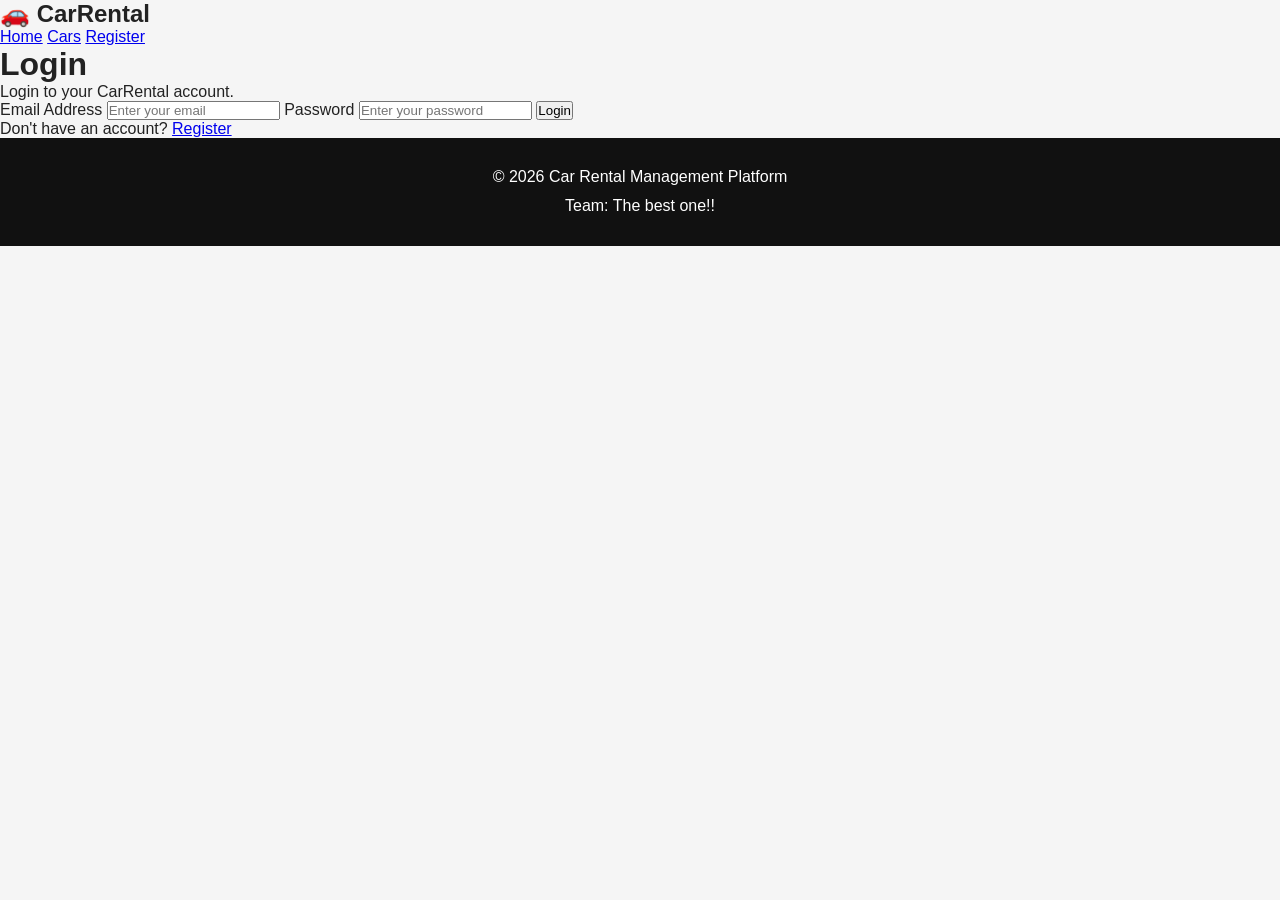
==== admin.html @ dc344c91 "Add files via upload" ====
<!DOCTYPE html>
<html lang="en">

<head>
    <meta charset="UTF-8">
    <meta name="viewport" content="width=device-width, initial-scale=1.0">

    <title>Admin Dashboard - CarRental</title>

    <link rel="stylesheet" href="css/style.css">
</head>

<body>

    <!-- Navigation -->
    <header>
        <nav>
            <h2>🚗 CarRental Admin</h2>

            <div>
                <a href="index.html">Home</a>
                <a href="cars.html">Cars</a>
                <a href="my-bookings.html">My Bookings</a>
            </div>
        </nav>
    </header>


    <!-- Admin Dashboard -->
    <main class="admin-container">

        <h1>Admin Dashboard</h1>
        <h2>Add New Car</h2>

<form id="carForm">
    <input type="text" id="carName" placeholder="Car Name" required>

    <input type="text" id="carType" placeholder="Car Type" required>

    <input type="number" id="carPrice" placeholder="Price per Day" required>

    <button type="submit">Add Car</button>
</form>
<h2>Manage Cars</h2>

<div id="adminCars"></div>

        <button onclick="logout()">Logout</button>
        <p class="booking-subtitle">
            Manage customer bookings and their status.
        </p>

        <div id="adminBookings"></div>

    </main>


    <!-- Footer -->
    <footer>
        <p>© 2026 Car Rental Management Platform</p>
        <p>Team: The best one!!</p>
    </footer>


    <script>
        // Check login status
       const loggedIn = localStorage.getItem("loggedIn");
       const userRole = localStorage.getItem("userRole");

if (loggedIn !== "true" || userRole !== "admin") {
    alert("You are not authorized to access the Admin Dashboard.");
    window.location.href = "login.html";
}

        function displayBookings() {

            const bookings =
                JSON.parse(localStorage.getItem("bookings")) || [];

            const adminBookings =
                document.getElementById("adminBookings");


            // Clear previous content
            adminBookings.innerHTML = "";


            // Check for bookings
            if (bookings.length === 0) {

                adminBookings.innerHTML =
                    "<p>No bookings available.</p>";

                return;

            }


            // Display bookings
            bookings.forEach(function(booking, index) {

                const bookingCard =
                    document.createElement("div");

                bookingCard.className = "booking-item";

                bookingCard.innerHTML = `
                    <h2>🚗 ${booking.car}</h2>

                    <p><strong>Name:</strong> ${booking.name}</p>

                    <p><strong>Email:</strong> ${booking.email}</p>

                    <p><strong>Phone:</strong> ${booking.phone}</p>

                    <p><strong>Pickup:</strong> ${booking.pickup}</p>

                    <p><strong>Return:</strong> ${booking.returnDate}</p>

                    <p>
                        <strong>Status:</strong>
                        ${booking.status}
                    </p>

                    <button onclick="updateStatus(${index}, 'Confirmed')">
                        Confirm
                    </button>

                    <button onclick="updateStatus(${index}, 'Cancelled')">
                        Cancel
                    </button>
                    <button onclick="deleteBooking(${index})">Delete</button>
                `;

                adminBookings.appendChild(bookingCard);

            });

        }


        // Update booking status
        function updateStatus(index, newStatus) {

            const bookings =
                JSON.parse(localStorage.getItem("bookings")) || [];


            bookings[index].status = newStatus;


            localStorage.setItem(
                "bookings",
                JSON.stringify(bookings)
            );


            alert("Booking status updated to " + newStatus);


            displayBookings();

        }
        function deleteBooking(index) {
    let bookings = JSON.parse(localStorage.getItem("bookings")) || [];

    bookings.splice(index, 1);

    localStorage.setItem("bookings", JSON.stringify(bookings));

    alert("Booking deleted successfully!");

    displayBookings();
}


        // Load bookings when page opens
        displayBookings();

        function logout() {
    localStorage.removeItem("loggedIn");
    alert("You have been logged out.");
    window.location.href = "login.html";
}
document.getElementById("carForm").addEventListener("submit", function(event) {
    event.preventDefault();

    const carName = document.getElementById("carName").value;
    const carType = document.getElementById("carType").value;
    const carPrice = document.getElementById("carPrice").value;

    const car = {
        name: carName,
        type: carType,
        price: carPrice
    };

    let cars = JSON.parse(localStorage.getItem("cars")) || [];

    cars.push(car);

    localStorage.setItem("cars", JSON.stringify(cars));

    alert("Car added successfully! 🚗");

    this.reset();
});
function displayCars() {
    const cars = JSON.parse(localStorage.getItem("cars")) || [];
    const adminCars = document.getElementById("adminCars");

    adminCars.innerHTML = "";

    if (cars.length === 0) {
        adminCars.innerHTML = "<p>No cars added yet.</p>";
        return;
    }

    cars.forEach(function(car, index) {
        const carItem = document.createElement("div");

        carItem.className = "booking-item";

        carItem.innerHTML = `
    <h3>🚗 ${car.name}</h3>
    <p><strong>Type:</strong> ${car.type}</p>
    <p><strong>Price:</strong> ₹${car.price}/day</p>

    <button onclick="editCar(${index})">
        Edit
    </button>

    <button onclick="deleteCar(${index})">
        Delete
    </button>
`;

        adminCars.appendChild(carItem);
    });
}

function deleteCar(index) {
    let cars = JSON.parse(localStorage.getItem("cars")) || [];

    cars.splice(index, 1);

    localStorage.setItem("cars", JSON.stringify(cars));

    alert("Car deleted successfully! 🚗");

    displayCars();
}

displayCars();
function editCar(index) {
    let cars = JSON.parse(localStorage.getItem("cars")) || [];

    const car = cars[index];

    const newName = prompt("Enter new car name:", car.name);
    if (newName === null) return;

    const newType = prompt("Enter new car type:", car.type);
    if (newType === null) return;

    const newPrice = prompt("Enter new price per day:", car.price);
    if (newPrice === null) return;

    if (!newName || !newType || !newPrice) {
        alert("Please enter all car details.");
        return;
    }

    cars[index] = {
        name: newName,
        type: newType,
        price: newPrice
    };

    localStorage.setItem("cars", JSON.stringify(cars));

    alert("Car updated successfully! 🚗");

    displayCars();
}
    </script>

</body>

</html>
---- css/style.css ----
* {
    margin: 0;
    padding: 0;
    box-sizing: border-box;
}

body {
    font-family: Arial, sans-serif;
    background-color: #f5f5f5;
    color: #222;
}


/* Navigation */

.navbar {
    display: flex;
    justify-content: space-between;
    align-items: center;

    padding: 20px 8%;

    background-color: #111;
}

.logo {
    color: white;
    font-size: 24px;
    font-weight: bold;
}

.nav-links {
    display: flex;
    gap: 25px;
    list-style: none;
    align-items: center;
}

.nav-links a {
    color: white;
    text-decoration: none;
    font-size: 16px;
}

 .nav-button {
    background: orange;
    color: white;
    padding: 8px 15px;
    border-radius: 5px;
    text-decoration: none;
    display: inline-block;
}


/* Hero */

.hero {
    min-height: 500px;

    display: flex;
    justify-content: center;
    align-items: center;

    text-align: center;

    background: linear-gradient(
        rgba(0, 0, 0, 0.65),
        rgba(0, 0, 0, 0.65)
    ),
    url("../images/car.jpg");

    background-size: cover;
    background-position: center;
}

.hero-content {
    color: white;
    max-width: 700px;
    padding: 20px;
}

.hero-content h1 {
    font-size: 55px;
    margin-bottom: 20px;
}

.hero-content p {
    font-size: 20px;
    margin-bottom: 30px;
    line-height: 1.6;
}

.main-button {
    display: inline-block;

    background-color: #ff6b00;
    color: white;

    padding: 14px 28px;

    text-decoration: none;
    border-radius: 7px;

    font-weight: bold;
}

.main-button:hover {
    background-color: #e85d00;
}


/* Features */

.features {
    padding: 60px 8%;
    text-align: center;
}

.features h2 {
    font-size: 35px;
    margin-bottom: 40px;
}

.feature-container {
    display: flex;
    justify-content: center;
    gap: 25px;
    flex-wrap: wrap;
}

.feature-card {
    background-color: white;

    width: 300px;

    padding: 30px;

    border-radius: 10px;

    box-shadow: 0 5px 15px rgba(0, 0, 0, 0.1);
}

.feature-card h3 {
    margin-bottom: 15px;
}

.feature-card p {
    line-height: 1.6;
    color: #555;
}


/* Footer */

footer {
    background-color: #111;
    color: white;

    text-align: center;

    padding: 25px;

    line-height: 1.8;
}


/* Mobile */

@media (max-width: 768px) {

    .navbar {
        flex-direction: column;
        gap: 20px;
    }

    .nav-links {
        flex-wrap: wrap;
        justify-content: center;
    }

    .hero-content h1 {
        font-size: 40px;
    }

    .hero-content p {
        font-size: 17px;
    }
}


/* =========================
   CARS PAGE
   ========================= */

.cars-page {
    padding: 60px 8%;
    min-height: 70vh;
    text-align: center;
}

.cars-page h1 {
    font-size: 40px;
    margin-bottom: 10px;
}

.cars-subtitle {
    color: #666;
    margin-bottom: 30px;
}


/* Search */

.search-box {
    margin-bottom: 25px;
}

.search-box input {
    width: 90%;
    max-width: 600px;

    padding: 15px 20px;

    border: 1px solid #ddd;
    border-radius: 8px;

    font-size: 16px;

    outline: none;
}


/* Filters */

.filters {
    display: flex;
    justify-content: center;
    gap: 12px;

    flex-wrap: wrap;

    margin-bottom: 40px;
}

.filters button {
    padding: 10px 20px;

    border: none;
    border-radius: 6px;

    background-color: #111;
    color: white;

    cursor: pointer;

    font-size: 15px;
}

.filters button:hover {
    background-color: #ff6b00;
}


/* Cars */

.cars-container {
    display: grid;

    grid-template-columns:
        repeat(auto-fit, minmax(250px, 1fr));

    gap: 25px;

    max-width: 1200px;

    margin: auto;
}


/* Car Card */

.car-card {
    background-color: white;

    border-radius: 12px;

    overflow: hidden;

    box-shadow:
        0 5px 20px rgba(0, 0, 0, 0.1);

    transition: transform 0.2s;
}

.car-card:hover {
    transform: translateY(-5px);
}


/* Car Image */

.car-image {
    height: 180px;

    display: flex;

    justify-content: center;
    align-items: center;

    background-color: #eeeeee;

    font-size: 80px;
}


/* Car Information */

.car-info {
    padding: 25px;

    text-align: left;
}

.car-info h2 {
    margin-bottom: 8px;
}

.car-type {
    color: #ff6b00;

    font-weight: bold;

    margin-bottom: 12px;
}

.car-info p {
    color: #666;

    line-height: 1.5;
}

.car-info h3 {
    margin: 15px 0;
}


/* Availability */

.available {
    color: green !important;

    font-weight: bold;
}


/* Book Button */

.book-button {
    width: 100%;

    padding: 12px;

    border: none;

    border-radius: 6px;

    background-color: #ff6b00;

    color: white;

    font-size: 16px;

    font-weight: bold;

    cursor: pointer;
}

.book-button:hover {
    background-color: #e85d00;
}


/* Mobile */

@media (max-width: 600px) {

    .cars-page {
        padding: 40px 5%;
    }

    .cars-page h1 {
        font-size: 32px;
    }

    .car-image {
        height: 160px;
    }

}

/* =========================
   BOOKING PAGE
   ========================= */

.booking-page {
    min-height: 75vh;

    padding: 60px 20px;

    background-color: #f5f5f5;
}

.booking-container {
    max-width: 650px;

    margin: auto;

    background-color: white;

    padding: 40px;

    border-radius: 12px;

    box-shadow:
        0 5px 20px rgba(0, 0, 0, 0.1);
}

.booking-container h1 {
    text-align: center;

    font-size: 38px;

    margin-bottom: 10px;
}

.booking-subtitle {
    text-align: center;

    color: #666;

    margin-bottom: 30px;
}


/* Selected car */

.selected-car {
    background-color: #f1f1f1;

    padding: 20px;

    border-radius: 8px;

    margin-bottom: 25px;
}

.selected-car h2 {
    margin-bottom: 10px;
}

.selected-car p {
    color: #ff6b00;

    font-size: 20px;

    font-weight: bold;
}


/* Form */

#bookingForm {
    display: flex;

    flex-direction: column;
}

#bookingForm label {
    margin-top: 15px;

    margin-bottom: 7px;

    font-weight: bold;
}

#bookingForm input {
    padding: 13px;

    border: 1px solid #ccc;

    border-radius: 6px;

    font-size: 16px;
}


/* Summary */

.booking-summary {
    background-color: #f7f7f7;

    padding: 20px;

    border-radius: 8px;

    margin-top: 25px;

    line-height: 2;
}

.booking-summary p {
    display: flex;

    justify-content: space-between;
}

.total-price {
    font-size: 20px;

    font-weight: bold;

    color: #ff6b00;
}


/* Confirm button */

.confirm-button {
    margin-top: 25px;

    padding: 14px;

    border: none;

    border-radius: 7px;

    background-color: #ff6b00;

    color: white;

    font-size: 17px;

    font-weight: bold;

    cursor: pointer;
}

.confirm-button:hover {
    background-color: #e85d00;
}


/* Mobile */

@media (max-width: 600px) {

    .booking-container {
        padding: 25px;
    }

    .booking-container h1 {
        font-size: 30px;
    }

}

/* My Bookings */

.bookings-container {
    max-width: 1000px;
    margin: 50px auto;
    padding: 20px;
    min-height: 500px;
}

.bookings-container h1 {
    text-align: center;
    margin-bottom: 10px;
}

.booking-subtitle {
    text-align: center;
    margin-bottom: 30px;
}

.booking-item {
    background: white;
    padding: 25px;
    margin-bottom: 20px;
    border-radius: 10px;
    box-shadow: 0 3px 10px rgba(0, 0, 0, 0.1);
}

.booking-item h2 {
    margin-bottom: 15px;
}

.booking-item p {
    margin: 8px 0;
}

.status {
    font-weight: bold;
}

/* Admin Dashboard */

.admin-container {
    max-width: 1000px;
    margin: 50px auto;
    padding: 20px;
    min-height: 500px;
}

.admin-container h1 {
    text-align: center;
    margin-bottom: 10px;
}

.admin-container button {
    padding: 10px 18px;
    margin-right: 10px;
    margin-top: 10px;
    border: none;
    border-radius: 5px;
    cursor: pointer;
    font-weight: bold;
}

/* Admin Dashboard */

.admin-container {
    max-width: 1000px;
    margin: 50px auto;
    padding: 20px;
}

.admin-container h1 {
    text-align: center;
    margin-bottom: 30px;
}

.admin-container h2 {
    margin-top: 35px;
    margin-bottom: 15px;
}

.admin-container form {
    background: white;
    padding: 25px;
    border-radius: 10px;
    box-shadow: 0 3px 10px rgba(0, 0, 0, 0.1);
    margin-bottom: 30px;
}

.admin-container input {
    padding: 12px;
    margin: 8px;
    border: 1px solid #ccc;
    border-radius: 5px;
}

.admin-container button {
    padding: 10px 18px;
    margin: 5px;
    border: none;
    border-radius: 5px;
    cursor: pointer;
    font-weight: bold;
}
.admin-container button {
    background-color: #222;
    color: white;
    transition: 0.3s;
}

.admin-container button:hover {
    opacity: 0.8;
}

.admin-container button[onclick^="delete"] {
    background-color: #dc3545;
}

.admin-container button[onclick^="edit"] {
    background-color: #007bff;
}
/* Cars Page */

.cars-container {
    max-width: 1100px;
    margin: 40px auto;
    padding: 20px;
    display: grid;
    grid-template-columns: repeat(auto-fit, minmax(250px, 1fr));
    gap: 25px;
}

.car-card {
    background: white;
    border-radius: 12px;
    overflow: hidden;
    box-shadow: 0 4px 12px rgba(0, 0, 0, 0.12);
    transition: 0.3s;
}

.car-card:hover {
    transform: translateY(-5px);
}

.car-image {
    width: 100%;
    height: 200px;
    background: white;
    display: flex;
    align-items: center;
    justify-content: center;
    overflow: hidden;
}

.car-image img {
    width: 100%;
    height: 100%;
    object-fit: contain;
    display: block;
}

.car-info {
    padding: 20px;
    background: white;
}

.car-info h2 {
    margin: 0 0 10px 0;
    font-size: 22px;
}

.car-type {
    margin: 0 0 10px 0;
    font-weight: bold;
}

.car-info p {
    margin: 8px 0;
    font-size: 16px;
}

.car-info button {
    width: 100%;
    padding: 12px;
    margin-top: 12px;
    border: none;
    border-radius: 6px;
    background: #222;
    color: white;
    cursor: pointer;
    font-size: 16px;
}

.car-info button:hover {
    opacity: 0.8;
}
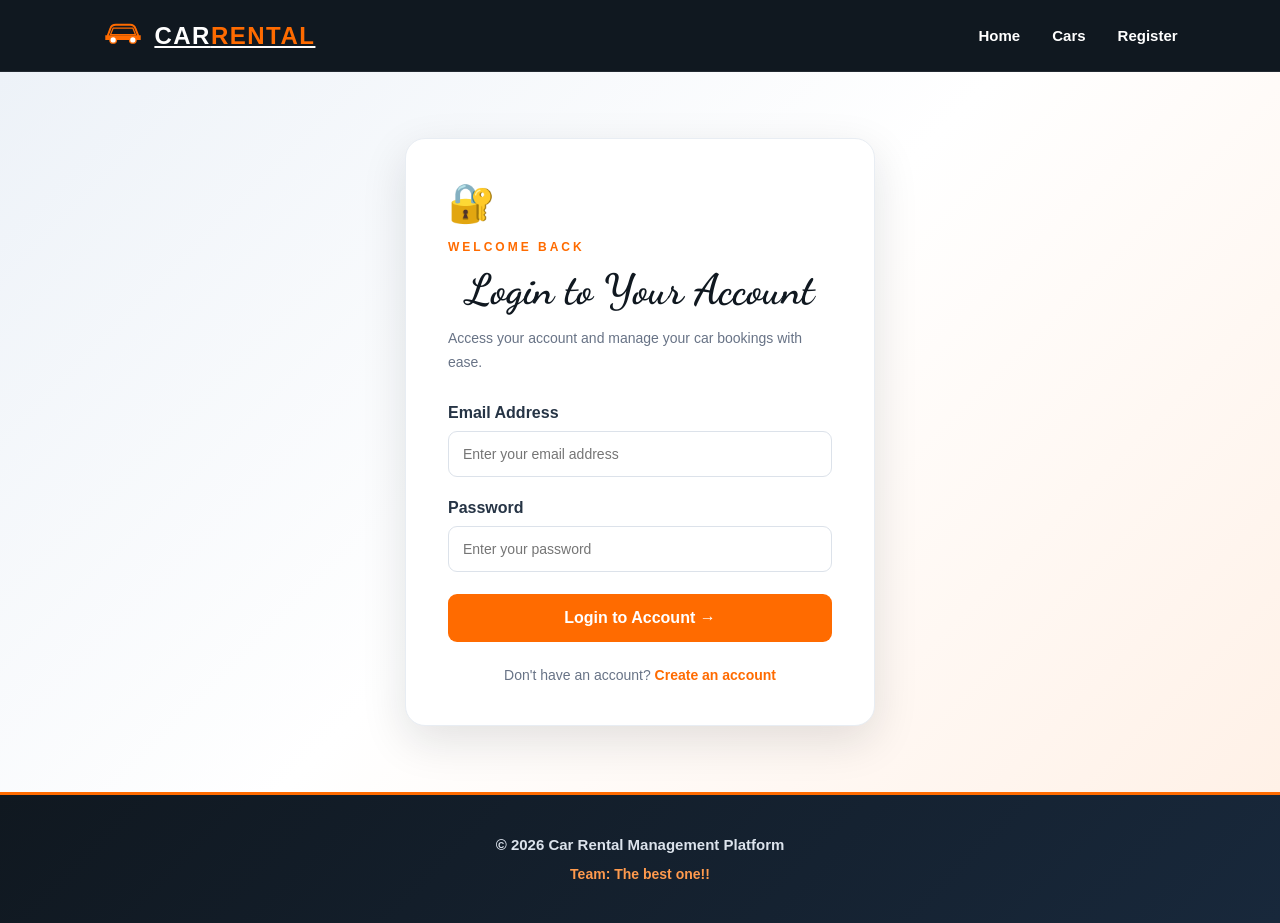
==== commit 1cf1ef66: "Update website design and pages" ====
--- a/admin.html
+++ b/admin.html
@@ -1,290 +1,324 @@
-<!DOCTYPE html>
-<html lang="en">
-
-<head>
-    <meta charset="UTF-8">
-    <meta name="viewport" content="width=device-width, initial-scale=1.0">
-
-    <title>Admin Dashboard - CarRental</title>
-
-    <link rel="stylesheet" href="css/style.css">
-</head>
-
-<body>
-
-    <!-- Navigation -->
-    <header>
-        <nav>
-            <h2>🚗 CarRental Admin</h2>
-
-            <div>
-                <a href="index.html">Home</a>
-                <a href="cars.html">Cars</a>
-                <a href="my-bookings.html">My Bookings</a>
-            </div>
-        </nav>
-    </header>
-
-
-    <!-- Admin Dashboard -->
-    <main class="admin-container">
-
-        <h1>Admin Dashboard</h1>
-        <h2>Add New Car</h2>
-
-<form id="carForm">
-    <input type="text" id="carName" placeholder="Car Name" required>
-
-    <input type="text" id="carType" placeholder="Car Type" required>
-
-    <input type="number" id="carPrice" placeholder="Price per Day" required>
-
-    <button type="submit">Add Car</button>
-</form>
-<h2>Manage Cars</h2>
-
-<div id="adminCars"></div>
-
-        <button onclick="logout()">Logout</button>
-        <p class="booking-subtitle">
-            Manage customer bookings and their status.
-        </p>
-
-        <div id="adminBookings"></div>
-
-    </main>
-
-
-    <!-- Footer -->
-    <footer>
-        <p>© 2026 Car Rental Management Platform</p>
-        <p>Team: The best one!!</p>
-    </footer>
-
-
-    <script>
-        // Check login status
-       const loggedIn = localStorage.getItem("loggedIn");
-       const userRole = localStorage.getItem("userRole");
-
-if (loggedIn !== "true" || userRole !== "admin") {
-    alert("You are not authorized to access the Admin Dashboard.");
-    window.location.href = "login.html";
-}
-
-        function displayBookings() {
-
-            const bookings =
-                JSON.parse(localStorage.getItem("bookings")) || [];
-
-            const adminBookings =
-                document.getElementById("adminBookings");
-
-
-            // Clear previous content
-            adminBookings.innerHTML = "";
-
-
-            // Check for bookings
-            if (bookings.length === 0) {
-
-                adminBookings.innerHTML =
-                    "<p>No bookings available.</p>";
-
-                return;
-
-            }
-
-
-            // Display bookings
-            bookings.forEach(function(booking, index) {
-
-                const bookingCard =
-                    document.createElement("div");
-
-                bookingCard.className = "booking-item";
-
-                bookingCard.innerHTML = `
-                    <h2>🚗 ${booking.car}</h2>
-
-                    <p><strong>Name:</strong> ${booking.name}</p>
-
-                    <p><strong>Email:</strong> ${booking.email}</p>
-
-                    <p><strong>Phone:</strong> ${booking.phone}</p>
-
-                    <p><strong>Pickup:</strong> ${booking.pickup}</p>
-
-                    <p><strong>Return:</strong> ${booking.returnDate}</p>
-
-                    <p>
-                        <strong>Status:</strong>
-                        ${booking.status}
-                    </p>
-
-                    <button onclick="updateStatus(${index}, 'Confirmed')">
-                        Confirm
-                    </button>
-
-                    <button onclick="updateStatus(${index}, 'Cancelled')">
-                        Cancel
-                    </button>
-                    <button onclick="deleteBooking(${index})">Delete</button>
-                `;
-
-                adminBookings.appendChild(bookingCard);
-
-            });
-
-        }
-
-
-        // Update booking status
-        function updateStatus(index, newStatus) {
-
-            const bookings =
-                JSON.parse(localStorage.getItem("bookings")) || [];
-
-
-            bookings[index].status = newStatus;
-
-
-            localStorage.setItem(
-                "bookings",
-                JSON.stringify(bookings)
-            );
-
-
-            alert("Booking status updated to " + newStatus);
-
-
-            displayBookings();
-
-        }
-        function deleteBooking(index) {
-    let bookings = JSON.parse(localStorage.getItem("bookings")) || [];
-
-    bookings.splice(index, 1);
-
-    localStorage.setItem("bookings", JSON.stringify(bookings));
-
-    alert("Booking deleted successfully!");
-
-    displayBookings();
-}
-
-
-        // Load bookings when page opens
-        displayBookings();
-
-        function logout() {
-    localStorage.removeItem("loggedIn");
-    alert("You have been logged out.");
-    window.location.href = "login.html";
-}
-document.getElementById("carForm").addEventListener("submit", function(event) {
-    event.preventDefault();
-
-    const carName = document.getElementById("carName").value;
-    const carType = document.getElementById("carType").value;
-    const carPrice = document.getElementById("carPrice").value;
-
-    const car = {
-        name: carName,
-        type: carType,
-        price: carPrice
-    };
-
-    let cars = JSON.parse(localStorage.getItem("cars")) || [];
-
-    cars.push(car);
-
-    localStorage.setItem("cars", JSON.stringify(cars));
-
-    alert("Car added successfully! 🚗");
-
-    this.reset();
-});
-function displayCars() {
-    const cars = JSON.parse(localStorage.getItem("cars")) || [];
-    const adminCars = document.getElementById("adminCars");
-
-    adminCars.innerHTML = "";
-
-    if (cars.length === 0) {
-        adminCars.innerHTML = "<p>No cars added yet.</p>";
-        return;
-    }
-
-    cars.forEach(function(car, index) {
-        const carItem = document.createElement("div");
-
-        carItem.className = "booking-item";
-
-        carItem.innerHTML = `
-    <h3>🚗 ${car.name}</h3>
-    <p><strong>Type:</strong> ${car.type}</p>
-    <p><strong>Price:</strong> ₹${car.price}/day</p>
-
-    <button onclick="editCar(${index})">
-        Edit
-    </button>
-
-    <button onclick="deleteCar(${index})">
-        Delete
-    </button>
-`;
-
-        adminCars.appendChild(carItem);
-    });
-}
-
-function deleteCar(index) {
-    let cars = JSON.parse(localStorage.getItem("cars")) || [];
-
-    cars.splice(index, 1);
-
-    localStorage.setItem("cars", JSON.stringify(cars));
-
-    alert("Car deleted successfully! 🚗");
-
-    displayCars();
-}
-
-displayCars();
-function editCar(index) {
-    let cars = JSON.parse(localStorage.getItem("cars")) || [];
-
-    const car = cars[index];
-
-    const newName = prompt("Enter new car name:", car.name);
-    if (newName === null) return;
-
-    const newType = prompt("Enter new car type:", car.type);
-    if (newType === null) return;
-
-    const newPrice = prompt("Enter new price per day:", car.price);
-    if (newPrice === null) return;
-
-    if (!newName || !newType || !newPrice) {
-        alert("Please enter all car details.");
-        return;
-    }
-
-    cars[index] = {
-        name: newName,
-        type: newType,
-        price: newPrice
-    };
-
-    localStorage.setItem("cars", JSON.stringify(cars));
-
-    alert("Car updated successfully! 🚗");
-
-    displayCars();
-}
-    </script>
-
-</body>
-
+<!DOCTYPE html>
+<html lang="en">
+
+<head>
+    <meta charset="UTF-8">
+    <meta name="viewport" content="width=device-width, initial-scale=1.0">
+
+    <title>Admin Dashboard - CarRental</title>
+
+    <link rel="stylesheet" href="css/style.css">
+</head>
+
+<body>
+
+    <!-- Navigation -->
+    <header>
+    <nav class="navbar">
+
+        <div class="logo">
+            <span class="logo-mark">
+                <svg viewBox="0 0 64 40" width="42" height="28"
+                     fill="none" xmlns="http://www.w3.org/2000/svg">
+                    <path d="M9 25L13 14C14 11 17 9 21 9H43C47 9 50 12 51 15L55 25"
+                          stroke="#ff6b00" stroke-width="3" stroke-linecap="round"/>
+                    <path d="M5 25H59V32H5V25Z" fill="#ff6b00"/>
+                    <path d="M17 14H47L51 24H13L17 14Z"
+                          fill="#101820" stroke="#ff6b00" stroke-width="2"/>
+                    <circle cx="17" cy="32" r="5" fill="white" stroke="#ff6b00" stroke-width="2"/>
+                    <circle cx="47" cy="32" r="5" fill="white" stroke="#ff6b00" stroke-width="2"/>
+                </svg>
+            </span>
+            <span class="logo-name">CAR<span class="logo-accent">RENTAL</span></span>
+            <span class="admin-label">ADMIN</span>
+        </div>
+
+        <ul class="nav-links">
+    <li><a href="index.html">Home</a></li>
+    <li><a href="cars.html">Cars</a></li>
+    <li><a href="my-bookings.html">My Bookings</a></li>
+    <li><a href="#" onclick="logout(); return false;">Logout</a></li>
+</ul>
+
+    </nav>
+</header>
+
+
+    <!-- Admin Dashboard -->
+    <main class="admin-container">
+
+        <h1>Admin Dashboard</h1>
+        <h2>Add New Car</h2>
+
+<form id="carForm">
+    <input type="text" id="carName" placeholder="Car Name" required>
+
+    <input type="text" id="carType" placeholder="Car Type" required>
+
+    <input type="number" id="carPrice" placeholder="Price per Day" required>
+
+    <button type="submit">Add Car</button>
+</form>
+<h2>Manage Cars</h2>
+
+<div id="adminCars"></div>
+
+        <button onclick="logout()">Logout</button>
+        <p class="booking-subtitle">
+            Manage customer bookings and their status.
+        </p>
+
+        <div id="adminBookings"></div>
+
+    </main>
+
+
+    <!-- Footer -->
+    <footer>
+        <p>© 2026 Car Rental Management Platform</p>
+        <p>Team: The best one!!</p>
+    </footer>
+
+
+    <script>
+        // Check login status
+       const loggedIn = localStorage.getItem("loggedIn");
+       const userRole = localStorage.getItem("userRole");
+
+if (loggedIn !== "true" || userRole !== "admin") {
+    alert("You are not authorized to access the Admin Dashboard.");
+    window.location.href = "login.html";
+}
+
+        function displayBookings() {
+
+            const bookings =
+                JSON.parse(localStorage.getItem("bookings")) || [];
+
+            const adminBookings =
+                document.getElementById("adminBookings");
+
+
+            // Clear previous content
+            adminBookings.innerHTML = "";
+
+
+            // Check for bookings
+            if (bookings.length === 0) {
+
+                adminBookings.innerHTML =
+                    "<p>No bookings available.</p>";
+
+                return;
+
+            }
+
+
+            // Display bookings
+            bookings.forEach(function(booking, index) {
+
+                const bookingCard =
+                    document.createElement("div");
+
+                bookingCard.className = "booking-item";
+
+                bookingCard.innerHTML = `
+                    <h2 class="admin-car-title">
+    <span class="car-icon">🚘</span> ${booking.car}
+</h2>
+
+                    <p><strong>Name:</strong> ${booking.name}</p>
+
+                    <p><strong>Email:</strong> ${booking.email}</p>
+
+                    <p><strong>Phone:</strong> ${booking.phone}</p>
+
+                    <p><strong>Pickup:</strong> ${booking.pickup}</p>
+
+                    <p><strong>Return:</strong> ${booking.returnDate}</p>
+
+                    <p>
+                        <strong>Status:</strong>
+                        ${booking.status}
+                    </p>
+
+                    <button onclick="updateStatus(${index}, 'Confirmed')">
+                        Confirm
+                    </button>
+
+                    <button onclick="updateStatus(${index}, 'Cancelled')">
+                        Cancel
+                    </button>
+                    <button onclick="deleteBooking(${index})">Delete</button>
+                `;
+
+                adminBookings.appendChild(bookingCard);
+
+            });
+
+        }
+
+
+        // Update booking status
+        function updateStatus(index, newStatus) {
+
+            const bookings =
+                JSON.parse(localStorage.getItem("bookings")) || [];
+
+
+            bookings[index].status = newStatus;
+
+
+            localStorage.setItem(
+                "bookings",
+                JSON.stringify(bookings)
+            );
+
+
+            alert("Booking status updated to " + newStatus);
+
+
+            displayBookings();
+
+        }
+        function deleteBooking(index) {
+    let bookings = JSON.parse(localStorage.getItem("bookings")) || [];
+
+    bookings.splice(index, 1);
+
+    localStorage.setItem("bookings", JSON.stringify(bookings));
+
+    alert("Booking deleted successfully!");
+
+    displayBookings();
+}
+
+
+        // Load bookings when page opens
+        displayBookings();
+
+        function logout() {
+    localStorage.removeItem("loggedIn");
+    alert("You have been logged out.");
+    window.location.href = "login.html";
+}
+document.getElementById("carForm").addEventListener("submit", function(event) {
+    event.preventDefault();
+
+    const carName = document.getElementById("carName").value;
+    const carType = document.getElementById("carType").value;
+    const carPrice = document.getElementById("carPrice").value;
+
+    const car = {
+        name: carName,
+        type: carType,
+        price: carPrice
+    };
+
+    let cars = JSON.parse(localStorage.getItem("cars")) || [];
+
+    cars.push(car);
+
+    localStorage.setItem("cars", JSON.stringify(cars));
+
+    alert("Car added successfully! 🚗");
+
+    this.reset();
+});
+function displayCars() {
+    const cars = JSON.parse(localStorage.getItem("cars")) || [];
+    const adminCars = document.getElementById("adminCars");
+
+    adminCars.innerHTML = "";
+
+    if (cars.length === 0) {
+        adminCars.innerHTML = "<p>No cars added yet.</p>";
+        return;
+    }
+
+    cars.forEach(function(car, index) {
+        const carItem = document.createElement("div");
+
+        carItem.className = "booking-item";
+
+        carItem.innerHTML = `
+    <h3 class="admin-car-title">
+    <span class="admin-car-icon">
+        <svg viewBox="0 0 64 40" width="38" height="26"
+             fill="none" xmlns="http://www.w3.org/2000/svg">
+            <path d="M9 25L13 14C14 11 17 9 21 9H43C47 9 50 12 51 15L55 25"
+                  stroke="#ff6b00" stroke-width="3" stroke-linecap="round"/>
+            <path d="M5 25H59V32H5V25Z" fill="#ff6b00"/>
+            <path d="M17 14H47L51 24H13L17 14Z"
+                  fill="#101820" stroke="#ff6b00" stroke-width="2"/>
+            <circle cx="17" cy="32" r="5" fill="white" stroke="#ff6b00" stroke-width="2"/>
+            <circle cx="47" cy="32" r="5" fill="white" stroke="#ff6b00" stroke-width="2"/>
+        </svg>
+    </span>
+    ${car.name}
+</h3>
+    <p><strong>Type:</strong> ${car.type}</p>
+    <p><strong>Price:</strong> ₹${car.price}/day</p>
+
+    <button onclick="editCar(${index})">
+        Edit
+    </button>
+
+    <button onclick="deleteCar(${index})">
+        Delete
+    </button>
+`;
+
+        adminCars.appendChild(carItem);
+    });
+}
+
+function deleteCar(index) {
+    let cars = JSON.parse(localStorage.getItem("cars")) || [];
+
+    cars.splice(index, 1);
+
+    localStorage.setItem("cars", JSON.stringify(cars));
+
+    alert("Car deleted successfully! 🚗");
+
+    displayCars();
+}
+
+displayCars();
+function editCar(index) {
+    let cars = JSON.parse(localStorage.getItem("cars")) || [];
+
+    const car = cars[index];
+
+    const newName = prompt("Enter new car name:", car.name);
+    if (newName === null) return;
+
+    const newType = prompt("Enter new car type:", car.type);
+    if (newType === null) return;
+
+    const newPrice = prompt("Enter new price per day:", car.price);
+    if (newPrice === null) return;
+
+    if (!newName || !newType || !newPrice) {
+        alert("Please enter all car details.");
+        return;
+    }
+
+    cars[index] = {
+        name: newName,
+        type: newType,
+        price: newPrice
+    };
+
+    localStorage.setItem("cars", JSON.stringify(cars));
+
+    alert("Car updated successfully! 🚗");
+
+    displayCars();
+}
+    </script>
+
+</body>
+
 </html>
--- a/css/style.css
+++ b/css/style.css
@@ -1,762 +1,1669 @@
-* {
-    margin: 0;
-    padding: 0;
-    box-sizing: border-box;
-}
-
-body {
-    font-family: Arial, sans-serif;
-    background-color: #f5f5f5;
-    color: #222;
-}
-
-
-/* Navigation */
-
-.navbar {
-    display: flex;
-    justify-content: space-between;
-    align-items: center;
-
-    padding: 20px 8%;
-
-    background-color: #111;
-}
-
-.logo {
-    color: white;
-    font-size: 24px;
-    font-weight: bold;
-}
-
-.nav-links {
-    display: flex;
-    gap: 25px;
-    list-style: none;
-    align-items: center;
-}
-
-.nav-links a {
-    color: white;
-    text-decoration: none;
-    font-size: 16px;
-}
-
- .nav-button {
-    background: orange;
-    color: white;
-    padding: 8px 15px;
-    border-radius: 5px;
-    text-decoration: none;
-    display: inline-block;
-}
-
-
-/* Hero */
-
-.hero {
-    min-height: 500px;
-
-    display: flex;
-    justify-content: center;
-    align-items: center;
-
-    text-align: center;
-
-    background: linear-gradient(
-        rgba(0, 0, 0, 0.65),
-        rgba(0, 0, 0, 0.65)
-    ),
-    url("../images/car.jpg");
-
-    background-size: cover;
-    background-position: center;
-}
-
-.hero-content {
-    color: white;
-    max-width: 700px;
-    padding: 20px;
-}
-
-.hero-content h1 {
-    font-size: 55px;
-    margin-bottom: 20px;
-}
-
-.hero-content p {
-    font-size: 20px;
-    margin-bottom: 30px;
-    line-height: 1.6;
-}
-
-.main-button {
-    display: inline-block;
-
-    background-color: #ff6b00;
-    color: white;
-
-    padding: 14px 28px;
-
-    text-decoration: none;
-    border-radius: 7px;
-
-    font-weight: bold;
-}
-
-.main-button:hover {
-    background-color: #e85d00;
-}
-
-
-/* Features */
-
-.features {
-    padding: 60px 8%;
-    text-align: center;
-}
-
-.features h2 {
-    font-size: 35px;
-    margin-bottom: 40px;
-}
-
-.feature-container {
-    display: flex;
-    justify-content: center;
-    gap: 25px;
-    flex-wrap: wrap;
-}
-
-.feature-card {
-    background-color: white;
-
-    width: 300px;
-
-    padding: 30px;
-
-    border-radius: 10px;
-
-    box-shadow: 0 5px 15px rgba(0, 0, 0, 0.1);
-}
-
-.feature-card h3 {
-    margin-bottom: 15px;
-}
-
-.feature-card p {
-    line-height: 1.6;
-    color: #555;
-}
-
-
-/* Footer */
-
-footer {
-    background-color: #111;
-    color: white;
-
-    text-align: center;
-
-    padding: 25px;
-
-    line-height: 1.8;
-}
-
-
-/* Mobile */
-
-@media (max-width: 768px) {
-
-    .navbar {
-        flex-direction: column;
-        gap: 20px;
-    }
-
-    .nav-links {
-        flex-wrap: wrap;
-        justify-content: center;
-    }
-
-    .hero-content h1 {
-        font-size: 40px;
-    }
-
-    .hero-content p {
-        font-size: 17px;
-    }
-}
-
-
-/* =========================
-   CARS PAGE
-   ========================= */
-
-.cars-page {
-    padding: 60px 8%;
-    min-height: 70vh;
-    text-align: center;
-}
-
-.cars-page h1 {
-    font-size: 40px;
-    margin-bottom: 10px;
-}
-
-.cars-subtitle {
-    color: #666;
-    margin-bottom: 30px;
-}
-
-
-/* Search */
-
-.search-box {
-    margin-bottom: 25px;
-}
-
-.search-box input {
-    width: 90%;
-    max-width: 600px;
-
-    padding: 15px 20px;
-
-    border: 1px solid #ddd;
-    border-radius: 8px;
-
-    font-size: 16px;
-
-    outline: none;
-}
-
-
-/* Filters */
-
-.filters {
-    display: flex;
-    justify-content: center;
-    gap: 12px;
-
-    flex-wrap: wrap;
-
-    margin-bottom: 40px;
-}
-
-.filters button {
-    padding: 10px 20px;
-
-    border: none;
-    border-radius: 6px;
-
-    background-color: #111;
-    color: white;
-
-    cursor: pointer;
-
-    font-size: 15px;
-}
-
-.filters button:hover {
-    background-color: #ff6b00;
-}
-
-
-/* Cars */
-
-.cars-container {
-    display: grid;
-
-    grid-template-columns:
-        repeat(auto-fit, minmax(250px, 1fr));
-
-    gap: 25px;
-
-    max-width: 1200px;
-
-    margin: auto;
-}
-
-
-/* Car Card */
-
-.car-card {
-    background-color: white;
-
-    border-radius: 12px;
-
-    overflow: hidden;
-
-    box-shadow:
-        0 5px 20px rgba(0, 0, 0, 0.1);
-
-    transition: transform 0.2s;
-}
-
-.car-card:hover {
-    transform: translateY(-5px);
-}
-
-
-/* Car Image */
-
-.car-image {
-    height: 180px;
-
-    display: flex;
-
-    justify-content: center;
-    align-items: center;
-
-    background-color: #eeeeee;
-
-    font-size: 80px;
-}
-
-
-/* Car Information */
-
-.car-info {
-    padding: 25px;
-
-    text-align: left;
-}
-
-.car-info h2 {
-    margin-bottom: 8px;
-}
-
-.car-type {
-    color: #ff6b00;
-
-    font-weight: bold;
-
-    margin-bottom: 12px;
-}
-
-.car-info p {
-    color: #666;
-
-    line-height: 1.5;
-}
-
-.car-info h3 {
-    margin: 15px 0;
-}
-
-
-/* Availability */
-
-.available {
-    color: green !important;
-
-    font-weight: bold;
-}
-
-
-/* Book Button */
-
-.book-button {
-    width: 100%;
-
-    padding: 12px;
-
-    border: none;
-
-    border-radius: 6px;
-
-    background-color: #ff6b00;
-
-    color: white;
-
-    font-size: 16px;
-
-    font-weight: bold;
-
-    cursor: pointer;
-}
-
-.book-button:hover {
-    background-color: #e85d00;
-}
-
-
-/* Mobile */
-
-@media (max-width: 600px) {
-
-    .cars-page {
-        padding: 40px 5%;
-    }
-
-    .cars-page h1 {
-        font-size: 32px;
-    }
-
-    .car-image {
-        height: 160px;
-    }
-
-}
-
-/* =========================
-   BOOKING PAGE
-   ========================= */
-
-.booking-page {
-    min-height: 75vh;
-
-    padding: 60px 20px;
-
-    background-color: #f5f5f5;
-}
-
-.booking-container {
-    max-width: 650px;
-
-    margin: auto;
-
-    background-color: white;
-
-    padding: 40px;
-
-    border-radius: 12px;
-
-    box-shadow:
-        0 5px 20px rgba(0, 0, 0, 0.1);
-}
-
-.booking-container h1 {
-    text-align: center;
-
-    font-size: 38px;
-
-    margin-bottom: 10px;
-}
-
-.booking-subtitle {
-    text-align: center;
-
-    color: #666;
-
-    margin-bottom: 30px;
-}
-
-
-/* Selected car */
-
-.selected-car {
-    background-color: #f1f1f1;
-
-    padding: 20px;
-
-    border-radius: 8px;
-
-    margin-bottom: 25px;
-}
-
-.selected-car h2 {
-    margin-bottom: 10px;
-}
-
-.selected-car p {
-    color: #ff6b00;
-
-    font-size: 20px;
-
-    font-weight: bold;
-}
-
-
-/* Form */
-
-#bookingForm {
-    display: flex;
-
-    flex-direction: column;
-}
-
-#bookingForm label {
-    margin-top: 15px;
-
-    margin-bottom: 7px;
-
-    font-weight: bold;
-}
-
-#bookingForm input {
-    padding: 13px;
-
-    border: 1px solid #ccc;
-
-    border-radius: 6px;
-
-    font-size: 16px;
-}
-
-
-/* Summary */
-
-.booking-summary {
-    background-color: #f7f7f7;
-
-    padding: 20px;
-
-    border-radius: 8px;
-
-    margin-top: 25px;
-
-    line-height: 2;
-}
-
-.booking-summary p {
-    display: flex;
-
-    justify-content: space-between;
-}
-
-.total-price {
-    font-size: 20px;
-
-    font-weight: bold;
-
-    color: #ff6b00;
-}
-
-
-/* Confirm button */
-
-.confirm-button {
-    margin-top: 25px;
-
-    padding: 14px;
-
-    border: none;
-
-    border-radius: 7px;
-
-    background-color: #ff6b00;
-
-    color: white;
-
-    font-size: 17px;
-
-    font-weight: bold;
-
-    cursor: pointer;
-}
-
-.confirm-button:hover {
-    background-color: #e85d00;
-}
-
-
-/* Mobile */
-
-@media (max-width: 600px) {
-
-    .booking-container {
-        padding: 25px;
-    }
-
-    .booking-container h1 {
-        font-size: 30px;
-    }
-
-}
-
-/* My Bookings */
-
-.bookings-container {
-    max-width: 1000px;
-    margin: 50px auto;
-    padding: 20px;
-    min-height: 500px;
-}
-
-.bookings-container h1 {
-    text-align: center;
-    margin-bottom: 10px;
-}
-
-.booking-subtitle {
-    text-align: center;
-    margin-bottom: 30px;
-}
-
-.booking-item {
-    background: white;
-    padding: 25px;
-    margin-bottom: 20px;
-    border-radius: 10px;
-    box-shadow: 0 3px 10px rgba(0, 0, 0, 0.1);
-}
-
-.booking-item h2 {
-    margin-bottom: 15px;
-}
-
-.booking-item p {
-    margin: 8px 0;
-}
-
-.status {
-    font-weight: bold;
-}
-
-/* Admin Dashboard */
-
-.admin-container {
-    max-width: 1000px;
-    margin: 50px auto;
-    padding: 20px;
-    min-height: 500px;
-}
-
-.admin-container h1 {
-    text-align: center;
-    margin-bottom: 10px;
-}
-
-.admin-container button {
-    padding: 10px 18px;
-    margin-right: 10px;
-    margin-top: 10px;
-    border: none;
-    border-radius: 5px;
-    cursor: pointer;
-    font-weight: bold;
-}
-
-/* Admin Dashboard */
-
-.admin-container {
-    max-width: 1000px;
-    margin: 50px auto;
-    padding: 20px;
-}
-
-.admin-container h1 {
-    text-align: center;
-    margin-bottom: 30px;
-}
-
-.admin-container h2 {
-    margin-top: 35px;
-    margin-bottom: 15px;
-}
-
-.admin-container form {
-    background: white;
-    padding: 25px;
-    border-radius: 10px;
-    box-shadow: 0 3px 10px rgba(0, 0, 0, 0.1);
-    margin-bottom: 30px;
-}
-
-.admin-container input {
-    padding: 12px;
-    margin: 8px;
-    border: 1px solid #ccc;
-    border-radius: 5px;
-}
-
-.admin-container button {
-    padding: 10px 18px;
-    margin: 5px;
-    border: none;
-    border-radius: 5px;
-    cursor: pointer;
-    font-weight: bold;
-}
-.admin-container button {
-    background-color: #222;
-    color: white;
-    transition: 0.3s;
-}
-
-.admin-container button:hover {
-    opacity: 0.8;
-}
-
-.admin-container button[onclick^="delete"] {
-    background-color: #dc3545;
-}
-
-.admin-container button[onclick^="edit"] {
-    background-color: #007bff;
-}
-/* Cars Page */
-
-.cars-container {
-    max-width: 1100px;
-    margin: 40px auto;
-    padding: 20px;
-    display: grid;
-    grid-template-columns: repeat(auto-fit, minmax(250px, 1fr));
-    gap: 25px;
-}
-
-.car-card {
-    background: white;
-    border-radius: 12px;
-    overflow: hidden;
-    box-shadow: 0 4px 12px rgba(0, 0, 0, 0.12);
-    transition: 0.3s;
-}
-
-.car-card:hover {
-    transform: translateY(-5px);
-}
-
-.car-image {
-    width: 100%;
-    height: 200px;
-    background: white;
-    display: flex;
-    align-items: center;
-    justify-content: center;
-    overflow: hidden;
-}
-
-.car-image img {
-    width: 100%;
-    height: 100%;
-    object-fit: contain;
-    display: block;
-}
-
-.car-info {
-    padding: 20px;
-    background: white;
-}
-
-.car-info h2 {
-    margin: 0 0 10px 0;
-    font-size: 22px;
-}
-
-.car-type {
-    margin: 0 0 10px 0;
-    font-weight: bold;
-}
-
-.car-info p {
-    margin: 8px 0;
-    font-size: 16px;
-}
-
-.car-info button {
-    width: 100%;
-    padding: 12px;
-    margin-top: 12px;
-    border: none;
-    border-radius: 6px;
-    background: #222;
-    color: white;
-    cursor: pointer;
-    font-size: 16px;
-}
-
-.car-info button:hover {
-    opacity: 0.8;
+* {
+    margin: 0;
+    padding: 0;
+    box-sizing: border-box;
+}
+
+body {
+    font-family: Arial, sans-serif;
+    background-color: #f5f5f5;
+    color: #222;
+}
+
+
+/* =========================
+   PREMIUM NAVIGATION BAR
+   ========================= */
+.navbar {
+    display: flex;
+    justify-content: space-between;
+    align-items: center;
+    padding: 18px 8%;
+    background: #101820 !important;
+    border-bottom: 1px solid rgba(255, 255, 255, 0.08);
+}
+
+.logo {
+    color: white;
+    font-size: 27px;
+    font-weight: bold;
+    letter-spacing: 0.5px;
+}
+
+.nav-links {
+    display: flex;
+    gap: 32px;
+    list-style: none;
+    align-items: center;
+}
+
+.nav-links a {
+    color: #eeeeee;
+    text-decoration: none;
+    font-size: 15px;
+    font-weight: 600;
+    transition: 0.3s;
+}
+
+.nav-links a:hover {
+    color: #ff6b00;
+}
+
+.nav-links .nav-button {
+    background: #ff6b00;
+    color: white;
+    padding: 11px 20px;
+    border-radius: 6px;
+    display: inline-block;
+}
+
+.nav-links .nav-button:hover {
+    background: #e85d00;
+    color: white;
+}
+
+/* PREMIUM HERO SECTION */
+
+.hero {
+    min-height: 650px;
+    display: flex;
+    justify-content: center;
+    align-items: flex-start;
+    text-align: center;
+
+    background:
+        linear-gradient(
+            rgba(5, 12, 24, 0.45),
+            rgba(5, 12, 24, 0.15)
+        ),
+        url("../images/car.jpg");
+
+    background-size: cover;
+    background-position: center center;
+}
+
+.hero-content {
+    color: white;
+    max-width: 900px;
+    width: 100%;
+    padding: 45px 20px 20px;
+}
+
+.hero-content h1 {
+    font-family: 'Dancing Script', cursive;
+    font-size: clamp(48px, 6vw, 78px);
+    font-weight: 700;
+    margin-bottom: 15px;
+    color: white;
+}
+
+.hero-content p {
+    font-family: 'Poppins', sans-serif;
+    font-size: 17px;
+    line-height: 1.7;
+    margin-bottom: 25px;
+    color: #eeeeee;
+}
+
+.main-button {
+    display: inline-block;
+    background: #ff6b00;
+    color: white;
+    padding: 14px 30px;
+    text-decoration: none;
+    border-radius: 30px;
+    font-family: 'Poppins', sans-serif;
+    font-weight: 600;
+    transition: 0.3s;
+}
+
+.main-button:hover {
+    background: #e85d00;
+    transform: translateY(-3px);
+}
+
+
+/* =========================
+   PREMIUM FEATURES SECTION
+   ========================= */
+
+.features {
+    padding: 85px 8%;
+    text-align: center;
+    background: linear-gradient(180deg, #ffffff, #f1f4f8);
+}
+
+.section-tag {
+    color: #ff6b00;
+    font-size: 12px;
+    font-weight: 700;
+    letter-spacing: 3px;
+    margin-bottom: 12px;
+}
+
+.features h2 {
+    font-size: 38px;
+    color: #101820;
+    font-weight: 800;
+    margin-bottom: 12px;
+}
+
+.features h2 span {
+    color: #ff6b00;
+}
+
+.features-subtitle {
+    color: #687386;
+    font-size: 15px;
+    margin-bottom: 48px;
+    line-height: 1.7;
+}
+
+.feature-container {
+    display: grid;
+    grid-template-columns: repeat(3, 1fr);
+    gap: 25px;
+    max-width: 1150px;
+    margin: auto;
+}
+
+.feature-card {
+    position: relative;
+    padding: 38px 28px;
+    border-radius: 18px;
+    text-align: left;
+    background: white;
+    border: 1px solid #e5e9f0;
+    box-shadow: 0 10px 30px rgba(16, 24, 32, 0.07);
+    transition: 0.3s ease;
+    overflow: hidden;
+}
+
+.feature-card::before {
+    content: "";
+    position: absolute;
+    top: 0;
+    left: 0;
+    width: 100%;
+    height: 5px;
+}
+
+.selection-card::before {
+    background: linear-gradient(90deg, #2563eb, #60a5fa);
+}
+
+.booking-card::before {
+    background: linear-gradient(90deg, #ff6b00, #ffb347);
+}
+
+.security-card::before {
+    background: linear-gradient(90deg, #059669, #34d399);
+}
+
+.feature-card:hover {
+    transform: translateY(-9px);
+    box-shadow: 0 18px 40px rgba(16, 24, 32, 0.13);
+}
+
+.feature-icon {
+    width: 65px;
+    height: 65px;
+    display: flex;
+    align-items: center;
+    justify-content: center;
+    border-radius: 16px;
+    font-size: 30px;
+    margin-bottom: 25px;
+}
+
+.selection-card .feature-icon {
+    background: #eaf1ff;
+}
+
+.booking-card .feature-icon {
+    background: #fff0e5;
+}
+
+.security-card .feature-icon {
+    background: #e5f8ef;
+}
+
+.feature-card h3 {
+    font-size: 21px;
+    color: #101820;
+    margin-bottom: 14px;
+    font-weight: 700;
+}
+
+.feature-card p {
+    color: #687386;
+    font-size: 14px;
+    line-height: 1.9;
+    margin-bottom: 22px;
+}
+
+.feature-label {
+    font-size: 10px;
+    font-weight: 800;
+    letter-spacing: 1px;
+}
+
+.selection-card .feature-label {
+    color: #2563eb;
+}
+
+.booking-card .feature-label {
+    color: #ff6b00;
+}
+
+.security-card .feature-label {
+    color: #059669;
+}
+
+/* Mobile layout */
+
+@media (max-width: 768px) {
+    .features {
+        padding: 60px 6%;
+    }
+
+    .features h2 {
+        font-size: 30px;
+    }
+
+    .feature-container {
+        grid-template-columns: 1fr;
+    }
+}
+
+/* =========================
+   CARS PAGE
+   ========================= */
+
+.cars-page {
+    padding: 60px 8%;
+    min-height: 70vh;
+    text-align: center;
+}
+
+.cars-page h1 {
+    font-size: 40px;
+    margin-bottom: 10px;
+}
+
+.cars-subtitle {
+    color: #666;
+    margin-bottom: 30px;
+}
+
+
+/* Search */
+
+.search-box {
+    margin-bottom: 25px;
+}
+
+.search-box input {
+    width: 90%;
+    max-width: 600px;
+
+    padding: 15px 20px;
+
+    border: 1px solid #ddd;
+    border-radius: 8px;
+
+    font-size: 16px;
+
+    outline: none;
+}
+
+
+/* Filters */
+
+.filters {
+    display: flex;
+    justify-content: center;
+    gap: 12px;
+
+    flex-wrap: wrap;
+
+    margin-bottom: 40px;
+}
+
+.filters button {
+    padding: 10px 20px;
+
+    border: none;
+    border-radius: 6px;
+
+    background-color: #111;
+    color: white;
+
+    cursor: pointer;
+
+    font-size: 15px;
+}
+
+.filters button:hover {
+    background-color: #ff6b00;
+}
+
+
+/* Cars */
+
+.cars-container {
+    display: grid;
+
+    grid-template-columns:
+        repeat(auto-fit, minmax(250px, 1fr));
+
+    gap: 25px;
+
+    max-width: 1200px;
+
+    margin: auto;
+}
+
+
+/* Car Card */
+
+.car-card {
+    background-color: white;
+
+    border-radius: 12px;
+
+    overflow: hidden;
+
+    box-shadow:
+        0 5px 20px rgba(0, 0, 0, 0.1);
+
+    transition: transform 0.2s;
+}
+
+.car-card:hover {
+    transform: translateY(-5px);
+}
+
+
+/* Car Image */
+
+.car-image {
+    height: 180px;
+
+    display: flex;
+
+    justify-content: center;
+    align-items: center;
+
+    background-color: #eeeeee;
+
+    font-size: 80px;
+}
+
+
+/* Car Information */
+
+.car-info {
+    padding: 25px;
+
+    text-align: left;
+}
+
+.car-info h2 {
+    margin-bottom: 8px;
+}
+
+.car-type {
+    color: #ff6b00;
+
+    font-weight: bold;
+
+    margin-bottom: 12px;
+}
+
+.car-info p {
+    color: #666;
+
+    line-height: 1.5;
+}
+
+.car-info h3 {
+    margin: 15px 0;
+}
+
+
+/* Availability */
+
+.available {
+    color: green !important;
+
+    font-weight: bold;
+}
+
+
+/* Book Button */
+
+.book-button {
+    width: 100%;
+
+    padding: 12px;
+
+    border: none;
+
+    border-radius: 6px;
+
+    background-color: #ff6b00;
+
+    color: white;
+
+    font-size: 16px;
+
+    font-weight: bold;
+
+    cursor: pointer;
+}
+
+.book-button:hover {
+    background-color: #e85d00;
+}
+
+
+/* Mobile */
+
+@media (max-width: 600px) {
+
+    .cars-page {
+        padding: 40px 5%;
+    }
+
+    .cars-page h1 {
+        font-size: 32px;
+    }
+
+    .car-image {
+        height: 160px;
+    }
+
+}
+
+/* =========================
+   BOOKING PAGE
+   ========================= */
+
+.booking-page {
+    min-height: 75vh;
+
+    padding: 60px 20px;
+
+    background-color: #f5f5f5;
+}
+
+.booking-container {
+    max-width: 650px;
+
+    margin: auto;
+
+    background-color: white;
+
+    padding: 40px;
+
+    border-radius: 12px;
+
+    box-shadow:
+        0 5px 20px rgba(0, 0, 0, 0.1);
+}
+
+.booking-container h1 {
+    text-align: center;
+
+    font-size: 38px;
+
+    margin-bottom: 10px;
+}
+
+.booking-subtitle {
+    text-align: center;
+
+    color: #666;
+
+    margin-bottom: 30px;
+}
+
+
+/* Selected car */
+
+.selected-car {
+    background-color: #f1f1f1;
+
+    padding: 20px;
+
+    border-radius: 8px;
+
+    margin-bottom: 25px;
+}
+
+.selected-car h2 {
+    margin-bottom: 10px;
+}
+
+.selected-car p {
+    color: #ff6b00;
+
+    font-size: 20px;
+
+    font-weight: bold;
+}
+
+
+/* Form */
+
+#bookingForm {
+    display: flex;
+
+    flex-direction: column;
+}
+
+#bookingForm label {
+    margin-top: 15px;
+
+    margin-bottom: 7px;
+
+    font-weight: bold;
+}
+
+#bookingForm input {
+    padding: 13px;
+
+    border: 1px solid #ccc;
+
+    border-radius: 6px;
+
+    font-size: 16px;
+}
+
+
+/* Summary */
+
+.booking-summary {
+    background-color: #f7f7f7;
+
+    padding: 20px;
+
+    border-radius: 8px;
+
+    margin-top: 25px;
+
+    line-height: 2;
+}
+
+.booking-summary p {
+    display: flex;
+
+    justify-content: space-between;
+}
+
+.total-price {
+    font-size: 20px;
+
+    font-weight: bold;
+
+    color: #ff6b00;
+}
+
+
+/* Confirm button */
+
+.confirm-button {
+    margin-top: 25px;
+
+    padding: 14px;
+
+    border: none;
+
+    border-radius: 7px;
+
+    background-color: #ff6b00;
+
+    color: white;
+
+    font-size: 17px;
+
+    font-weight: bold;
+
+    cursor: pointer;
+}
+
+.confirm-button:hover {
+    background-color: #e85d00;
+}
+
+
+/* Mobile */
+
+@media (max-width: 600px) {
+
+    .booking-container {
+        padding: 25px;
+    }
+
+    .booking-container h1 {
+        font-size: 30px;
+    }
+
+}
+
+/* My Bookings */
+
+.bookings-container {
+    max-width: 1000px;
+    margin: 50px auto;
+    padding: 20px;
+    min-height: 500px;
+}
+
+.bookings-container h1 {
+    text-align: center;
+    margin-bottom: 10px;
+}
+
+.booking-subtitle {
+    text-align: center;
+    margin-bottom: 30px;
+}
+
+.booking-item {
+    background: white;
+    padding: 25px;
+    margin-bottom: 20px;
+    border-radius: 10px;
+    box-shadow: 0 3px 10px rgba(0, 0, 0, 0.1);
+}
+
+.booking-item h2 {
+    margin-bottom: 15px;
+}
+
+.booking-item p {
+    margin: 8px 0;
+}
+
+.status {
+    font-weight: bold;
+}
+
+/* Admin Dashboard */
+
+.admin-container {
+    max-width: 1000px;
+    margin: 50px auto;
+    padding: 20px;
+    min-height: 500px;
+}
+
+.admin-container h1 {
+    text-align: center;
+    margin-bottom: 10px;
+}
+
+.admin-container button {
+    padding: 10px 18px;
+    margin-right: 10px;
+    margin-top: 10px;
+    border: none;
+    border-radius: 5px;
+    cursor: pointer;
+    font-weight: bold;
+}
+
+/* Admin Dashboard */
+
+.admin-container {
+    max-width: 1000px;
+    margin: 50px auto;
+    padding: 20px;
+}
+
+.admin-container h1 {
+    text-align: center;
+    margin-bottom: 30px;
+}
+
+.admin-container h2 {
+    margin-top: 35px;
+    margin-bottom: 15px;
+}
+
+.admin-container form {
+    background: white;
+    padding: 25px;
+    border-radius: 10px;
+    box-shadow: 0 3px 10px rgba(0, 0, 0, 0.1);
+    margin-bottom: 30px;
+}
+
+.admin-container input {
+    padding: 12px;
+    margin: 8px;
+    border: 1px solid #ccc;
+    border-radius: 5px;
+}
+
+.admin-container button {
+    padding: 10px 18px;
+    margin: 5px;
+    border: none;
+    border-radius: 5px;
+    cursor: pointer;
+    font-weight: bold;
+}
+.admin-container button {
+    background-color: #222;
+    color: white;
+    transition: 0.3s;
+}
+
+.admin-container button:hover {
+    opacity: 0.8;
+}
+
+.admin-container button[onclick^="delete"] {
+    background-color: #dc3545;
+}
+
+.admin-container button[onclick^="edit"] {
+    background-color: #007bff;
+}
+/* Cars Page */
+
+.cars-container {
+    max-width: 1100px;
+    margin: 40px auto;
+    padding: 20px;
+    display: grid;
+    grid-template-columns: repeat(auto-fit, minmax(250px, 1fr));
+    gap: 25px;
+}
+
+.car-card {
+    background: white;
+    border-radius: 12px;
+    overflow: hidden;
+    box-shadow: 0 4px 12px rgba(0, 0, 0, 0.12);
+    transition: 0.3s;
+}
+
+.car-card:hover {
+    transform: translateY(-5px);
+}
+
+.car-image {
+    width: 100%;
+    height: 200px;
+    background: white;
+    display: flex;
+    align-items: center;
+    justify-content: center;
+    overflow: hidden;
+}
+
+.car-image img {
+    width: 100%;
+    height: 100%;
+    object-fit: contain;
+    display: block;
+}
+
+.car-info {
+    padding: 20px;
+    background: white;
+}
+
+.car-info h2 {
+    margin: 0 0 10px 0;
+    font-size: 22px;
+}
+
+.car-type {
+    margin: 0 0 10px 0;
+    font-weight: bold;
+}
+
+.car-info p {
+    margin: 8px 0;
+    font-size: 16px;
+}
+
+.car-info button {
+    width: 100%;
+    padding: 12px;
+    margin-top: 12px;
+    border: none;
+    border-radius: 6px;
+    background: #222;
+    color: white;
+    cursor: pointer;
+    font-size: 16px;
+}
+
+.car-info button:hover {
+    opacity: 0.8;
+}
+
+/* PREMIUM FOOTER */
+
+footer {
+    background: linear-gradient(135deg, #101820, #18283b);
+    color: #dce3ec;
+    text-align: center;
+    padding: 35px 20px;
+    line-height: 2;
+    border-top: 3px solid #ff6b00;
+}
+
+footer p:first-child {
+    font-size: 15px;
+    font-weight: 600;
+}
+
+footer p:last-child {
+    font-size: 14px;
+    color: #ff9a4d;
+    font-weight: 600;
+}
+
+/* PREMIUM BRAND LOGO */
+
+.logo {
+    display: flex;
+    align-items: center;
+    gap: 10px;
+}
+
+.logo-mark {
+    font-size: 27px;
+}
+
+.logo-name {
+    font-size: 24px;
+    font-weight: 800;
+    letter-spacing: 1.5px;
+    color: white;
+}
+
+.logo-accent {
+    color: #ff6b00;
+}
+
+/* =========================
+   PREMIUM CARS PAGE
+   ========================= */
+
+.cars-page {
+    padding: 65px 8%;
+    min-height: 80vh;
+    background: #f4f6fa;
+}
+
+.cars-page h1 {
+    text-align: center;
+    color: #101820;
+    font-size: 38px;
+    font-weight: 800;
+    margin-bottom: 12px;
+}
+
+.cars-subtitle {
+    text-align: center;
+    color: #687386;
+    margin-bottom: 35px;
+    font-size: 16px;
+}
+
+.search-box {
+    max-width: 550px;
+    margin: 0 auto 25px;
+}
+
+.search-box input {
+    width: 100%;
+    padding: 15px 20px;
+    border: 1px solid #dce2eb;
+    border-radius: 10px;
+    font-size: 15px;
+    outline: none;
+    background: white;
+    box-sizing: border-box;
+}
+
+.search-box input:focus {
+    border-color: #ff6b00;
+    box-shadow: 0 0 0 3px rgba(255, 107, 0, 0.12);
+}
+
+.filters {
+    display: flex;
+    justify-content: center;
+    flex-wrap: wrap;
+    gap: 12px;
+    margin-bottom: 40px;
+}
+
+.filters button {
+    padding: 11px 24px;
+    border: 1px solid #dce2eb;
+    border-radius: 25px;
+    background: white;
+    color: #263445;
+    font-weight: 600;
+    cursor: pointer;
+    transition: 0.3s;
+}
+
+.filters button:hover {
+    background: #ff6b00;
+    color: white;
+    border-color: #ff6b00;
+    transform: translateY(-2px);
+}
+
+.cars-container {
+    display: grid;
+    grid-template-columns: repeat(3, minmax(0, 1fr));
+    gap: 28px;
+    max-width: 1250px;
+    margin: auto;
+}
+
+.car-card {
+    background: white;
+    border-radius: 16px;
+    overflow: hidden;
+    border: 1px solid #e5e9f0;
+    box-shadow: 0 8px 25px rgba(16, 24, 32, 0.07);
+    transition: 0.3s ease;
+}
+
+.car-card:hover {
+    transform: translateY(-7px);
+    box-shadow: 0 16px 35px rgba(16, 24, 32, 0.13);
+}
+
+.car-image {
+    height: 220px;
+    background: #e9edf3;
+    overflow: hidden;
+}
+
+.car-image img {
+    width: 100%;
+    height: 100%;
+    object-fit: contain;
+    transition: transform 0.4s;
+}
+
+.car-card:hover .car-image img {
+    transform: scale(1.05);
+}
+
+.car-info {
+    padding: 22px;
+}
+
+.car-info h2 {
+    color: #101820;
+    font-size: 21px;
+    margin-bottom: 10px;
+}
+
+.car-info .car-type {
+    display: inline-block;
+    background: #fff0e5;
+    color: #e85d00;
+    padding: 5px 12px;
+    border-radius: 20px;
+    font-size: 12px;
+    font-weight: 700;
+}
+
+.car-info p {
+    color: #687386;
+    margin: 12px 0;
+}
+
+.car-info button {
+    width: 100%;
+    padding: 13px;
+    background: #ff6b00;
+    color: white;
+    border: none;
+    border-radius: 8px;
+    font-size: 15px;
+    font-weight: 700;
+    cursor: pointer;
+    transition: 0.3s;
+}
+
+.car-info button:hover {
+    background: #e85d00;
+}
+
+/* Responsive layout */
+
+@media (max-width: 900px) {
+    .cars-container {
+        grid-template-columns: repeat(2, minmax(0, 1fr));
+    }
+}
+
+@media (max-width: 600px) {
+    .cars-page {
+        padding: 45px 5%;
+    }
+
+    .cars-page h1 {
+        font-size: 30px;
+    }
+
+    .cars-container {
+        grid-template-columns: 1fr;
+    }
+}
+
+.cars-page h1 {
+    font-family: 'Dancing Script', cursive;
+    font-size: 58px;
+    font-weight: 700;
+    color: #101820;
+    text-align: center;
+    margin-bottom: 12px;
+}
+
+
+/* PREMIUM BOOKING PAGE */
+
+.booking-container {
+    min-height: 85vh;
+    padding: 65px 20px;
+    background: linear-gradient(135deg, #edf1f7, #ffffff);
+}
+
+.booking-card {
+    max-width: 650px;
+    margin: auto;
+    padding: 40px;
+    background: white;
+    border-radius: 18px;
+    box-shadow: 0 15px 45px rgba(16, 24, 32, 0.10);
+    border: 1px solid #e5e9f0;
+}
+
+.booking-card h1 {
+    font-family: 'Dancing Script', cursive;
+    font-size: 48px;
+    color: #101820;
+    text-align: center;
+    margin-bottom: 10px;
+}
+
+.booking-subtitle {
+    text-align: center;
+    color: #687386;
+    margin-bottom: 30px;
+    line-height: 1.6;
+}
+
+.selected-car {
+    padding: 20px;
+    margin-bottom: 28px;
+    background: #fff3e9;
+    border-left: 4px solid #ff6b00;
+    border-radius: 10px;
+}
+
+.selected-car h2 {
+    color: #101820;
+    margin-bottom: 8px;
+}
+
+.selected-car p {
+    color: #687386;
+}
+
+.form-group {
+    margin-bottom: 20px;
+}
+
+.form-group label {
+    display: block;
+    color: #263445;
+    font-weight: 600;
+    margin-bottom: 9px;
+}
+
+.form-group input {
+    width: 100%;
+    padding: 13px 15px;
+    border: 1px solid #dce2eb;
+    border-radius: 8px;
+    font-size: 14px;
+    box-sizing: border-box;
+    outline: none;
+    transition: 0.3s;
+}
+
+.form-group input:focus {
+    border-color: #ff6b00;
+    box-shadow: 0 0 0 3px rgba(255, 107, 0, 0.12);
+}
+
+.date-row {
+    display: grid;
+    grid-template-columns: 1fr 1fr;
+    gap: 18px;
+}
+
+.confirm-btn {
+    width: 100%;
+    padding: 15px;
+    margin-top: 10px;
+    background: #ff6b00;
+    color: white;
+    border: none;
+    border-radius: 9px;
+    font-size: 16px;
+    font-weight: 700;
+    cursor: pointer;
+    transition: 0.3s;
+}
+
+.confirm-btn:hover {
+    background: #e85d00;
+    transform: translateY(-2px);
+}
+
+@media (max-width: 600px) {
+    .booking-card {
+        padding: 25px 18px;
+    }
+
+    .date-row {
+        grid-template-columns: 1fr;
+        gap: 0;
+    }
+}
+
+
+/* =========================
+   PREMIUM MY BOOKINGS PAGE
+   ========================= */
+
+.bookings-container {
+    min-height: 75vh;
+    padding: 65px 8%;
+    background: linear-gradient(135deg, #edf1f7, #ffffff);
+}
+
+.bookings-container h1 {
+    font-family: 'Dancing Script', cursive;
+    font-size: 55px;
+    color: #101820;
+    text-align: center;
+    margin-bottom: 12px;
+}
+
+.bookings-container .booking-subtitle {
+    text-align: center;
+    color: #687386;
+    margin-bottom: 40px;
+    font-size: 16px;
+}
+
+#bookingsList {
+    max-width: 850px;
+    margin: auto;
+}
+
+.booking-item {
+    background: white;
+    padding: 28px;
+    margin-bottom: 25px;
+    border-radius: 16px;
+    border: 1px solid #e5e9f0;
+    border-left: 5px solid #ff6b00;
+    box-shadow: 0 8px 25px rgba(16, 24, 32, 0.07);
+    transition: 0.3s ease;
+}
+
+.booking-item:hover {
+    transform: translateY(-5px);
+    box-shadow: 0 15px 35px rgba(16, 24, 32, 0.12);
+}
+
+.booking-item h2 {
+    color: #101820;
+    font-size: 23px;
+    margin-bottom: 20px;
+}
+
+.booking-item p {
+    color: #687386;
+    font-size: 15px;
+    line-height: 1.8;
+    margin-bottom: 9px;
+}
+
+.booking-item strong {
+    color: #263445;
+}
+
+.booking-item .status {
+    display: inline-block;
+    background: #fff0e5;
+    color: #e85d00;
+    padding: 5px 13px;
+    border-radius: 20px;
+    font-size: 12px;
+    font-weight: 700;
+}
+
+/* Empty bookings message */
+
+#bookingsList > p {
+    text-align: center;
+    background: white;
+    padding: 35px;
+    border-radius: 14px;
+    color: #687386;
+    box-shadow: 0 8px 25px rgba(16, 24, 32, 0.07);
+}
+
+@media (max-width: 600px) {
+    .bookings-container {
+        padding: 45px 5%;
+    }
+
+    .bookings-container h1 {
+        font-size: 42px;
+    }
+
+    .booking-item {
+        padding: 20px;
+    }
+}
+
+
+.booking-car-title {
+    display: flex;
+    align-items: center;
+    gap: 12px;
+    color: #101820;
+    font-size: 23px;
+}
+
+.booking-car-icon {
+    display: inline-flex;
+    align-items: center;
+    justify-content: center;
+    background: #fff0e5;
+    padding: 8px;
+    border-radius: 9px;
+}
+
+
+/* ADMIN LABEL */
+
+.admin-label {
+    color: #ff9a4d;
+    font-size: 11px;
+    font-weight: 800;
+    letter-spacing: 2px;
+    border-left: 1px solid #526071;
+    padding-left: 12px;
+    margin-left: 5px;
+}
+
+
+/* =========================
+   PREMIUM ADMIN DASHBOARD
+   ========================= */
+
+.admin-container {
+    min-height: 80vh;
+    padding: 55px 8%;
+    background: linear-gradient(135deg, #edf1f7, #ffffff);
+}
+
+.admin-container > h1 {
+    font-family: 'Dancing Script', cursive;
+    font-size: 55px;
+    color: #101820;
+    text-align: center;
+    margin-bottom: 35px;
+}
+
+.admin-container > h2 {
+    color: #101820;
+    font-size: 23px;
+    margin: 35px 0 20px;
+    padding-left: 13px;
+    border-left: 4px solid #ff6b00;
+}
+
+#carForm {
+    max-width: 850px;
+    display: grid;
+    grid-template-columns: repeat(3, 1fr);
+    gap: 15px;
+    padding: 25px;
+    background: white;
+    border: 1px solid #e5e9f0;
+    border-radius: 14px;
+    box-shadow: 0 8px 25px rgba(16, 24, 32, 0.07);
+}
+
+#carForm input {
+    width: 100%;
+    min-width: 0;
+    padding: 13px;
+    border: 1px solid #dce2eb;
+    border-radius: 8px;
+    box-sizing: border-box;
+    font-size: 14px;
+}
+
+#carForm input:focus {
+    outline: none;
+    border-color: #ff6b00;
+    box-shadow: 0 0 0 3px rgba(255, 107, 0, 0.12);
+}
+
+.admin-container button {
+    padding: 11px 18px;
+    margin: 5px 5px 5px 0;
+    border: none;
+    border-radius: 7px;
+    background: #ff6b00;
+    color: white;
+    font-weight: 600;
+    cursor: pointer;
+    transition: 0.3s;
+}
+
+.admin-container button:hover {
+    background: #e85d00;
+    transform: translateY(-2px);
+}
+
+#carForm button {
+    margin: 0;
+}
+
+#adminCars,
+#adminBookings {
+    display: grid;
+    grid-template-columns: repeat(auto-fit, minmax(270px, 1fr));
+    gap: 20px;
+}
+
+#adminCars .booking-item,
+#adminBookings .booking-item {
+    background: white;
+    padding: 25px;
+    margin: 0;
+    border: 1px solid #e5e9f0;
+    border-left: 5px solid #ff6b00;
+    border-radius: 14px;
+    box-shadow: 0 8px 25px rgba(16, 24, 32, 0.07);
+}
+
+#adminCars h3,
+#adminBookings h2 {
+    color: #101820;
+    margin-bottom: 15px;
+}
+
+.admin-container > button {
+    margin-top: 30px;
+    background: #263445;
+}
+
+.admin-container > button:hover {
+    background: #101820;
+}
+
+@media (max-width: 700px) {
+    .admin-container {
+        padding: 35px 5%;
+    }
+
+    #carForm {
+        grid-template-columns: 1fr;
+    }
+}
+
+
+.admin-car-title {
+    display: flex;
+    align-items: center;
+    gap: 12px;
+    color: #101820;
+}
+
+.admin-car-icon {
+    display: inline-flex;
+    align-items: center;
+    justify-content: center;
+    background: #fff0e5;
+    padding: 7px;
+    border-radius: 9px;
+}
+
+
+.admin-container > .booking-subtitle {
+    font-size: 17px;
+    font-weight: 700;
+    color: #263445;
+    margin: 20px 0 25px;
+}
+
+
+/* =========================
+   PREMIUM LOGIN PAGE
+   ========================= */
+
+.auth-container {
+    min-height: 80vh;
+    display: flex;
+    justify-content: center;
+    align-items: center;
+    padding: 60px 20px;
+    background: linear-gradient(135deg, #edf2f8, #ffffff, #fff1e7);
+}
+
+.auth-card {
+    width: 100%;
+    max-width: 470px;
+    padding: 42px;
+    background: #ffffff;
+    border-radius: 20px;
+    box-shadow: 0 15px 45px rgba(16, 24, 32, 0.12);
+    border: 1px solid #e8edf3;
+}
+
+.auth-icon {
+    font-size: 38px;
+    margin-bottom: 15px;
+}
+
+.auth-tag {
+    color: #ff6b00;
+    font-size: 12px;
+    font-weight: 800;
+    letter-spacing: 3px;
+    margin-bottom: 10px;
+}
+
+.auth-card h1 {
+    color: #101820;
+    font-size: 30px;
+    margin-bottom: 12px;
+}
+
+.auth-description {
+    color: #687386;
+    font-size: 14px;
+    line-height: 1.7;
+    margin-bottom: 30px;
+}
+
+.auth-field {
+    margin-bottom: 22px;
+}
+
+.auth-field label {
+    display: block;
+    color: #263445;
+    font-weight: 700;
+    margin-bottom: 9px;
+}
+
+.auth-field input {
+    width: 100%;
+    padding: 14px;
+    border: 1px solid #dce2ea;
+    border-radius: 9px;
+    font-size: 14px;
+    outline: none;
+    box-sizing: border-box;
+    transition: 0.3s;
+}
+
+.auth-field input:focus {
+    border-color: #ff6b00;
+    box-shadow: 0 0 0 3px rgba(255, 107, 0, 0.12);
+}
+
+.auth-submit {
+    width: 100%;
+    padding: 15px;
+    border: none;
+    border-radius: 9px;
+    background: #ff6b00;
+    color: white;
+    font-size: 16px;
+    font-weight: 700;
+    cursor: pointer;
+    transition: 0.3s;
+}
+
+.auth-submit:hover {
+    background: #e85d00;
+    transform: translateY(-2px);
+}
+
+.auth-register {
+    text-align: center;
+    margin-top: 25px;
+    color: #687386;
+    font-size: 14px;
+}
+
+.auth-register a {
+    color: #ff6b00;
+    font-weight: 700;
+    text-decoration: none;
+}
+
+.auth-register a:hover {
+    text-decoration: underline;
+}
+
+@media (max-width: 500px) {
+    .auth-card {
+        padding: 28px 22px;
+    }
+
+    .auth-card h1 {
+        font-size: 25px;
+    }
+}
+
+/* LOGIN PAGE FINAL FIX */
+
+.auth-container {
+    display: flex;
+    justify-content: center;
+    align-items: center;
+    min-height: 80vh;
+    padding: 60px 20px;
+}
+
+.auth-card {
+    display: block;
+    width: 100%;
+    max-width: 470px;
+    margin: 0 auto;
+    padding: 42px;
+    box-sizing: border-box;
+}
+
+.auth-card form {
+    display: block;
+    width: 100%;
+    padding: 0;
+    margin: 0;
+    background: transparent;
+    border: none;
+    box-shadow: none;
+}
+
+.auth-card h1 {
+    margin-top: 0;
+}
+
+.auth-card .auth-field {
+    display: block;
+    width: 100%;
+}
+
+.auth-card .auth-field input {
+    display: block;
+    width: 100%;
+    box-sizing: border-box;
+}
+
+@media (max-width: 500px) {
+    .auth-card {
+        padding: 28px 22px;
+    }
+}
+
+
+/* Login page navigation background fix */
+.navbar {
+    background: #101820 !important;
+    border-bottom: 1px solid rgba(255,255,255,0.08);
+}
+
+.navbar .logo-name {
+    color: #ffffff !important;
+}
+
+.navbar .nav-links a {
+    color: #ffffff;
+}
+
+.navbar .nav-links a:hover {
+    color: #ff6b00;
+}
+
+
+/* Register page heading */
+.auth-card h1 {
+    font-family: 'Dancing Script', cursive;
+    font-size: 42px;
+    font-weight: 700;
+    color: #101820;
+    text-align: center;
+    margin-bottom: 12px;
 }
